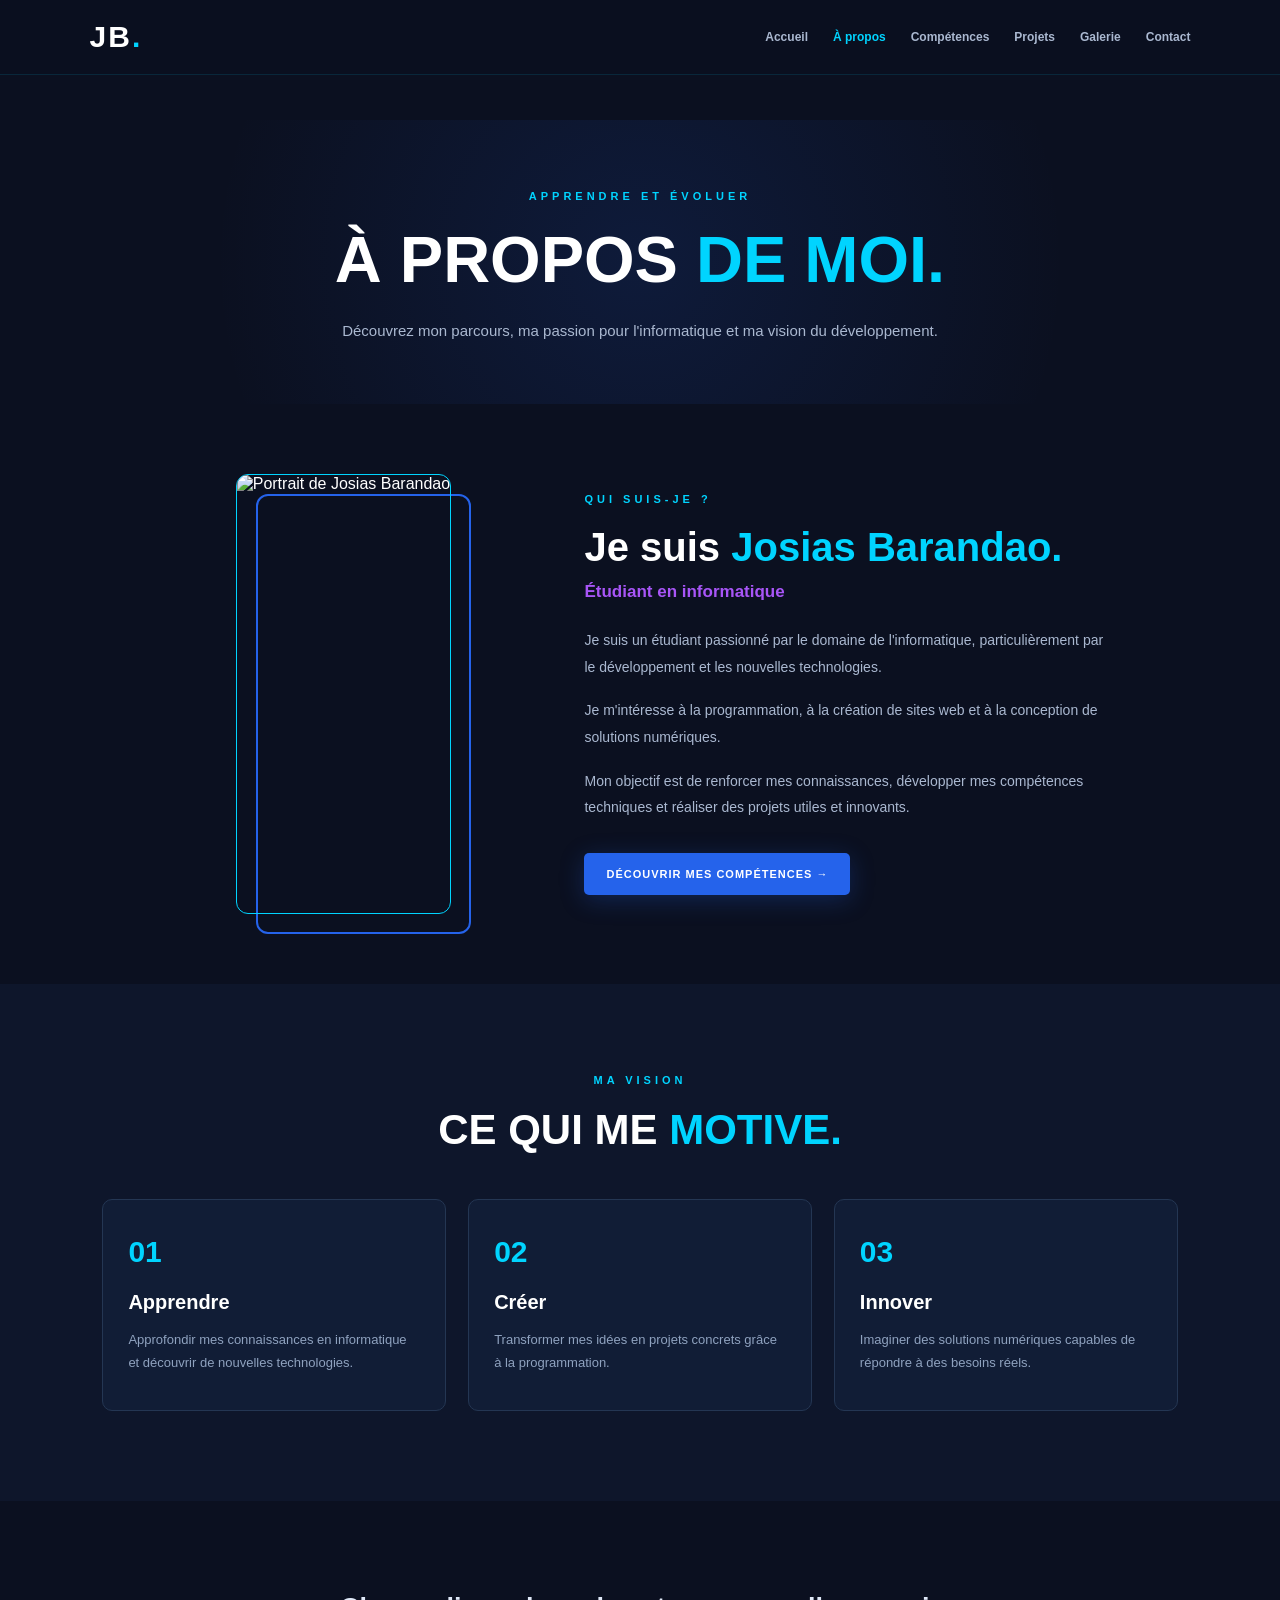
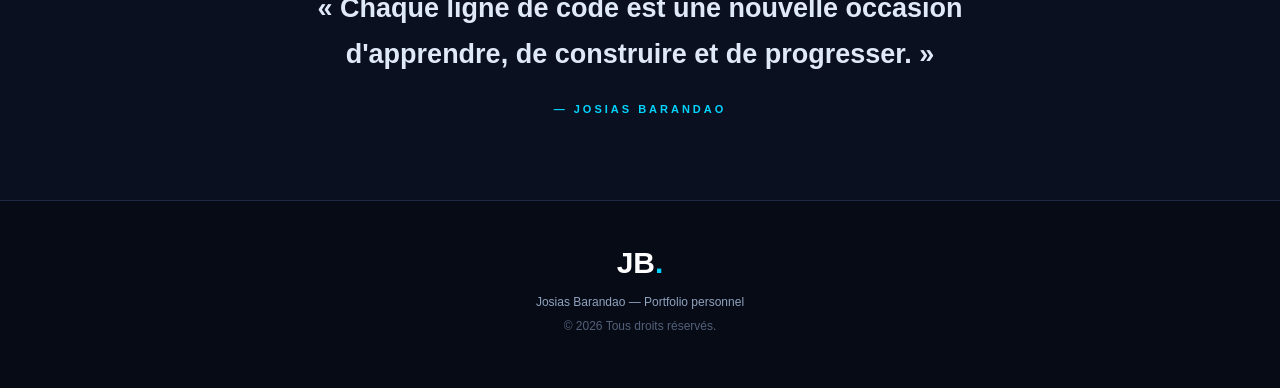
==== apropos.html @ af2b2715 "Add files via upload" ====
<!DOCTYPE html>
<html lang="fr">

<head>
    <meta charset="UTF-8">
    <meta name="viewport" content="width=device-width, initial-scale=1.0">

    <meta name="description" content="Découvrez Josias Barandao, étudiant en informatique et passionné de développement.">

    <title>À propos | Josias Barandao</title>

    <link rel="stylesheet" href="style.css">
</head>

<body>

<!-- HEADER -->

<header class="header">

    <a href="index.html" class="logo">
        JB<span>.</span>
    </a>

    <nav class="navigation">

        <a href="index.html">Accueil</a>
        <a href="apropos.html" class="active">À propos</a>
        <a href="competences.html">Compétences</a>
        <a href="projets.html">Projets</a>
        <a href="galerie.html">Galerie</a>
        <a href="contact.html">Contact</a>

    </nav>

</header>


<main class="about-page">

    <!-- INTRODUCTION -->

    <section class="about-hero reveal">

        <p class="section-label">APPRENDRE ET ÉVOLUER</p>

        <h1>
            À PROPOS
            <span>DE MOI.</span>
        </h1>

        <p>
            Découvrez mon parcours, ma passion pour
            l'informatique et ma vision du développement.
        </p>

    </section>


    <!-- PRESENTATION -->

    <section class="about-profile reveal">

        <div class="about-photo">

            <img
                src="images/josias.jpg"
                alt="Portrait de Josias Barandao"
            >

            <div class="photo-border"></div>

        </div>


        <div class="about-information">

            <p class="section-label">QUI SUIS-JE ?</p>

            <h2>
                Je suis
                <span>Josias Barandao.</span>
            </h2>

            <h3>
                Étudiant en informatique
            </h3>

            <p>
                Je suis un étudiant passionné par le domaine
                de l'informatique, particulièrement par
                le développement et les nouvelles technologies.
            </p>

            <p>
                Je m'intéresse à la programmation, à la création
                de sites web et à la conception de solutions
                numériques.
            </p>

            <p>
                Mon objectif est de renforcer mes connaissances,
                développer mes compétences techniques et réaliser
                des projets utiles et innovants.
            </p>

            <a href="competences.html" class="btn-primary">
                DÉCOUVRIR MES COMPÉTENCES →
            </a>

        </div>

    </section>


    <!-- OBJECTIFS -->

    <section class="about-goals reveal">

        <p class="section-label">MA VISION</p>

        <h2>
            CE QUI ME
            <span>MOTIVE.</span>
        </h2>

        <div class="goals-grid">

            <article class="goal-card">

                <div class="goal-icon">01</div>

                <h3>Apprendre</h3>

                <p>
                    Approfondir mes connaissances en informatique
                    et découvrir de nouvelles technologies.
                </p>

            </article>


            <article class="goal-card">

                <div class="goal-icon">02</div>

                <h3>Créer</h3>

                <p>
                    Transformer mes idées en projets concrets
                    grâce à la programmation.
                </p>

            </article>


            <article class="goal-card">

                <div class="goal-icon">03</div>

                <h3>Innover</h3>

                <p>
                    Imaginer des solutions numériques
                    capables de répondre à des besoins réels.
                </p>

            </article>

        </div>

    </section>


    <!-- PHRASE DE FIN -->

    <section class="about-quote reveal">

        <p>
            « Chaque ligne de code est une nouvelle occasion
            d'apprendre, de construire et de progresser. »
        </p>

        <span>— JOSIAS BARANDAO</span>

    </section>

</main>


<!-- FOOTER -->

<footer>

    <div class="footer-logo">JB<span>.</span></div>

    <p>Josias Barandao — Portfolio personnel</p>

    <p class="copyright">
        © 2026 Tous droits réservés.
    </p>

</footer>


<script src="script.js"></script>

</body>
</html>
---- style.css ----
/* =====================================
   STYLE GÉNÉRAL
===================================== */

* {
    margin: 0;
    padding: 0;
    box-sizing: border-box;
}

html {
    scroll-behavior: smooth;
}

body {
    background: #0B1020;
    color: #ffffff;
    font-family: 'Inter', Arial, sans-serif;
    overflow-x: hidden;
}

a {
    text-decoration: none;
}


/* =====================================
   HEADER
===================================== */

.header {
    position: fixed;
    top: 0;
    left: 0;
    width: 100%;
    min-height: 75px;

    display: flex;
    align-items: center;
    justify-content: space-between;

    padding: 0 7%;

    background: rgba(11, 16, 32, 0.92);
    backdrop-filter: blur(15px);

    border-bottom: 1px solid rgba(0, 212, 255, 0.12);

    z-index: 1000;
}

.logo {
    color: #ffffff;
    font-size: 30px;
    font-weight: 800;
    letter-spacing: 2px;
}

.logo span,
.footer-logo span {
    color: #00D4FF;
}

.navigation {
    display: flex;
    gap: 25px;
}

.navigation a {
    color: #AAB8D0;
    font-size: 12px;
    font-weight: 600;
    transition: 0.3s;
}

.navigation a:hover,
.navigation a.active {
    color: #00D4FF;
}


/* =====================================
   ACCUEIL
===================================== */

.hero {
    position: relative;
    min-height: 100vh;

    display: flex;
    align-items: center;

    padding: 130px 8% 90px;

    overflow: hidden;

    background: #0B1020;
}

.background-grid {
    position: absolute;
    inset: 0;

    background-image:
        linear-gradient(rgba(0,212,255,0.04) 1px, transparent 1px),
        linear-gradient(90deg, rgba(0,212,255,0.04) 1px, transparent 1px);

    background-size: 45px 45px;

    mask-image: linear-gradient(to bottom, black, transparent);
}

.glow {
    position: absolute;
    width: 350px;
    height: 350px;
    border-radius: 50%;
    filter: blur(120px);
    opacity: 0.25;
}

.glow-one {
    background: #2563EB;
    top: 10%;
    left: -100px;
}

.glow-two {
    background: #00D4FF;
    right: -100px;
    bottom: 5%;
}

.hero-container {
    position: relative;
    z-index: 2;

    width: 100%;
    max-width: 1200px;
    margin: auto;

    display: grid;
    grid-template-columns: 1.2fr 0.8fr;

    align-items: center;
    gap: 60px;
}


/* =====================================
   TEXTE
===================================== */

.welcome {
    color: #00D4FF;
    font-size: 11px;
    font-weight: 700;
    letter-spacing: 3px;
    margin-bottom: 25px;
}

.status-dot,
.label-dot {
    display: inline-block;
    width: 8px;
    height: 8px;
    background: #00D4FF;
    border-radius: 50%;
    margin-right: 8px;
}

.hero h1 {
    font-size: clamp(40px, 6vw, 75px);
    font-weight: 800;
    line-height: 1.12;
    letter-spacing: -2px;
    margin-bottom: 20px;
}

.hero h1 span {
    color: #00D4FF;
    text-shadow: 0 0 30px rgba(0,212,255,0.25);
}

.hero h2 {
    font-size: 19px;
    color: #C4D0E3;
    margin-bottom: 15px;
}

.typing-line {
    color: #8FA2BF;
    font-size: 15px;
    margin-bottom: 20px;
}

.typing-line span {
    color: #00D4FF;
    font-weight: 700;
}

.hero-description {
    max-width: 550px;
    color: #AAB8D0;
    font-size: 14px;
    line-height: 1.9;
    margin-bottom: 30px;
}


/* =====================================
   BOUTONS
===================================== */

.hero-buttons {
    display: flex;
    flex-wrap: wrap;
    gap: 15px;
}

.btn-primary,
.btn-secondary {
    display: inline-block;
    padding: 15px 22px;
    font-size: 11px;
    font-weight: 700;
    letter-spacing: 1px;
    border-radius: 5px;
    transition: 0.3s;
}

.btn-primary {
    background: #2563EB;
    color: white;
    box-shadow: 0 5px 25px rgba(37,99,235,0.25);
}

.btn-primary:hover {
    background: #00AEEF;
    transform: translateY(-4px);
}

.btn-primary span {
    margin-left: 10px;
}

.btn-secondary {
    border: 1px solid #00D4FF;
    color: #00D4FF;
}

.btn-secondary:hover {
    background: #00D4FF;
    color: #0B1020;
}

.social-text {
    margin-top: 40px;
    color: #60718E;
    font-size: 10px;
    letter-spacing: 3px;
}


/* =====================================
   PHOTO
===================================== */

.hero-photo {
    position: relative;
    width: 100%;
    max-width: 400px;
    margin: auto;
}

.photo-frame {
    position: relative;
    padding: 12px;

    border: 1px solid rgba(0,212,255,0.5);
    border-radius: 15px;

    background: rgba(0,212,255,0.04);

    box-shadow: 0 0 50px rgba(0,212,255,0.1);

    animation: floating 5s ease-in-out infinite;
}

.photo-frame img {
    display: block;
    width: 100%;
    height: 460px;

    object-fit: cover;
    object-position: center;

    border-radius: 9px;
}

.photo-label {
    position: absolute;
    bottom: -25px;
    left: -30px;

    display: flex;
    align-items: center;

    padding: 17px 20px;

    background: #141F38;
    border: 1px solid #263C60;
    border-radius: 8px;
}

.photo-label strong {
    font-size: 12px;
}

.photo-label p {
    margin-top: 5px;
    color: #8FA2BF;
    font-size: 11px;
}

.floating-code {
    position: absolute;
    color: #00D4FF;
    font-weight: 800;
    font-size: 35px;
    text-shadow: 0 0 20px #00D4FF;
    animation: floating 4s ease-in-out infinite;
}

.code-one {
    top: -30px;
    right: -20px;
}

.code-two {
    bottom: 40px;
    right: -35px;
    color: #A855F7;
    text-shadow: 0 0 20px #A855F7;
}


/* =====================================
   INDICATEUR
===================================== */

.scroll-indicator {
    position: absolute;
    bottom: 25px;
    left: 8%;

    color: #60718E;
    font-size: 9px;
    letter-spacing: 2px;
}

.scroll-indicator span {
    color: #00D4FF;
    margin-left: 10px;
}


/* =====================================
   PRÉSENTATION
===================================== */

.presentation,
.skills-section,
.projects-section {
    padding: 100px 8%;
    text-align: center;
}

.presentation {
    background: #0E162B;
}

.section-label {
    color: #00D4FF;
    font-size: 11px;
    font-weight: 700;
    letter-spacing: 4px;
    margin-bottom: 20px;
}

.presentation h2,
.skills-section h2,
.projects-section h2 {
    font-size: clamp(27px, 4vw, 42px);
    line-height: 1.3;
    margin-bottom: 25px;
}

.presentation h2 span {
    color: #00D4FF;
}

.presentation-text {
    max-width: 700px;
    margin: auto;
    color: #AAB8D0;
    font-size: 15px;
    line-height: 1.9;
}

.text-link {
    display: inline-block;
    margin-top: 35px;
    color: #00D4FF;
    font-size: 11px;
    font-weight: 700;
    letter-spacing: 1px;
}

.text-link:hover {
    color: #A855F7;
}


/* =====================================
   COMPÉTENCES
===================================== */

.skills-section {
    background: #0B1020;
}

.skills-grid,
.projects-grid {
    max-width: 1100px;
    margin: 50px auto 0;

    display: grid;
    grid-template-columns: repeat(3, 1fr);
    gap: 22px;
}

.skill-card,
.project-card {
    padding: 35px 25px;

    text-align: left;

    background: #111D36;
    border: 1px solid #243653;
    border-radius: 10px;

    transition: 0.3s;
}

.skill-card:hover,
.project-card:hover {
    transform: translateY(-8px);
    border-color: #00D4FF;
    box-shadow: 0 15px 35px rgba(0,212,255,0.08);
}

.skill-icon {
    display: block;
    color: #00D4FF;
    font-size: 35px;
    margin-bottom: 20px;
}

.skill-card h3,
.project-card h3 {
    font-size: 18px;
    margin-bottom: 15px;
}

.skill-card p,
.project-card p {
    color: #8FA2BF;
    font-size: 13px;
    line-height: 1.8;
}

.project-number {
    color: #00D4FF;
    font-size: 28px;
    font-weight: 800;
    margin-bottom: 25px;
}

.project-card span {
    display: block;
    margin-top: 20px;
    color: #00D4FF;
    font-size: 10px;
    letter-spacing: 1px;
}


/* =====================================
   FOOTER
===================================== */

footer {
    padding: 45px 20px;
    text-align: center;

    background: #070B15;
    border-top: 1px solid #1C2B43;
}

.footer-logo {
    font-size: 30px;
    font-weight: 800;
    margin-bottom: 15px;
}

footer p {
    color: #8FA2BF;
    font-size: 12px;
    margin-bottom: 10px;
}

.copyright {
    color: #52617A;
}


/* =====================================
   ANIMATIONS
===================================== */

@keyframes floating {
    0%, 100% {
        transform: translateY(0);
    }

    50% {
        transform: translateY(-12px);
    }
}

.reveal {
    opacity: 0;
    transform: translateY(35px);
    transition: 0.8s ease;
}

.reveal.visible {
    opacity: 1;
    transform: translateY(0);
}


/* =====================================
   RESPONSIVE
===================================== */

@media (max-width: 900px) {

    .header {
        padding: 15px 5%;
        flex-direction: column;
        gap: 15px;
    }

    .navigation {
        flex-wrap: wrap;
        justify-content: center;
        gap: 14px;
    }

    .navigation a {
        font-size: 10px;
    }

    .hero-container {
        grid-template-columns: 1fr;
        gap: 65px;
    }

    .hero-text {
        text-align: center;
    }

    .hero-description {
        margin-left: auto;
        margin-right: auto;
    }

    .hero-buttons {
        justify-content: center;
    }

    .photo-frame img {
        height: 400px;
    }

    .skills-grid,
    .projects-grid {
        grid-template-columns: 1fr;
    }

    .scroll-indicator {
        display: none;
    }
}

@media (max-width: 500px) {

    .hero {
        padding: 155px 6% 80px;
    }

    .hero h1 {
        font-size: 43px;
    }

    .hero h2 {
        font-size: 16px;
    }

    .hero-description {
        font-size: 13px;
    }

    .welcome {
        font-size: 9px;
        letter-spacing: 2px;
    }

    .photo-frame img {
        height: 350px;
    }

    .photo-label {
        left: -5px;
    }

    .floating-code {
        font-size: 25px;
    }

    .presentation,
    .skills-section,
    .projects-section {
        padding: 75px 6%;
    }

    .presentation h2,
    .skills-section h2,
    .projects-section h2 {
        font-size: 28px;
    }
}


/* Respect des préférences d'animation */

@media (prefers-reduced-motion: reduce) {
    *,
    *::before,
    *::after {
        scroll-behavior: auto !important;
        animation: none !important;
        transition: none !important;
    }
}

/* =====================================
   PAGE À PROPOS
===================================== */

.about-page {
    padding-top: 120px;
    background: #0B1020;
}


/* INTRODUCTION */

.about-hero {
    padding: 70px 8% 60px;
    text-align: center;

    background:
        radial-gradient(
            circle at center,
            rgba(37,99,235,0.13),
            transparent 65%
        );
}

.about-hero h1 {
    font-size: clamp(38px, 6vw, 65px);
    font-weight: 800;
    margin-bottom: 20px;
}

.about-hero h1 span {
    color: #00D4FF;
}

.about-hero > p:last-child {
    max-width: 650px;
    margin: auto;
    color: #AAB8D0;
    font-size: 15px;
    line-height: 1.8;
}


/* PRESENTATION */

.about-profile {
    max-width: 1150px;
    margin: auto;
    padding: 70px 8%;

    display: grid;
    grid-template-columns: 0.8fr 1.2fr;
    align-items: center;
    gap: 65px;
}


/* PHOTO */

.about-photo {
    position: relative;
    max-width: 380px;
    margin: auto;
}

.about-photo img {
    position: relative;
    z-index: 2;

    display: block;
    width: 100%;
    height: 440px;

    object-fit: cover;
    border-radius: 12px;

    border: 1px solid #00D4FF;
}

.photo-border {
    position: absolute;
    top: 20px;
    left: 20px;

    width: 100%;
    height: 100%;

    border: 2px solid #2563EB;
    border-radius: 12px;
}


/* INFORMATIONS */

.about-information h2 {
    font-size: clamp(28px, 4vw, 40px);
    margin-bottom: 12px;
}

.about-information h2 span {
    color: #00D4FF;
}

.about-information h3 {
    color: #A855F7;
    font-size: 17px;
    margin-bottom: 25px;
}

.about-information > p:not(.section-label) {
    color: #AAB8D0;
    font-size: 14px;
    line-height: 1.9;
    margin-bottom: 17px;
}

.about-information .btn-primary {
    margin-top: 15px;
}


/* OBJECTIFS */

.about-goals {
    padding: 90px 8%;
    text-align: center;
    background: #0E162B;
}

.about-goals h2 {
    font-size: clamp(30px, 4vw, 42px);
    margin-bottom: 45px;
}

.about-goals h2 span {
    color: #00D4FF;
}

.goals-grid {
    max-width: 1100px;
    margin: auto;

    display: grid;
    grid-template-columns: repeat(3, 1fr);
    gap: 22px;
}

.goal-card {
    padding: 35px 25px;
    text-align: left;

    background: #111D36;
    border: 1px solid #243653;
    border-radius: 10px;

    transition: 0.3s;
}

.goal-card:hover {
    transform: translateY(-8px);
    border-color: #00D4FF;

    box-shadow:
        0 15px 35px rgba(0,212,255,0.08);
}

.goal-icon {
    color: #00D4FF;
    font-size: 30px;
    font-weight: 800;
    margin-bottom: 22px;
}

.goal-card h3 {
    font-size: 20px;
    margin-bottom: 14px;
}

.goal-card p {
    color: #8FA2BF;
    font-size: 13px;
    line-height: 1.8;
}


/* CITATION */

.about-quote {
    padding: 85px 8%;
    text-align: center;
}

.about-quote p {
    max-width: 750px;
    margin: auto;

    color: #E0E9F8;
    font-size: clamp(19px, 3vw, 27px);
    font-weight: 600;
    line-height: 1.7;
}

.about-quote span {
    display: block;
    margin-top: 25px;

    color: #00D4FF;
    font-size: 11px;
    font-weight: 700;
    letter-spacing: 3px;
}


/* ANIMATION */

.about-page .reveal {
    opacity: 0;
    transform: translateY(30px);
    transition: 0.8s ease;
}

.about-page .reveal.visible {
    opacity: 1;
    transform: translateY(0);
}


/* MOBILE */

@media (max-width: 750px) {

    .about-page {
        padding-top: 130px;
    }

    .about-hero {
        padding: 55px 6% 35px;
    }

    .about-profile {
        grid-template-columns: 1fr;
        gap: 50px;
        padding: 55px 7%;
    }

    .about-photo {
        width: 85%;
    }

    .about-photo img {
        height: 380px;
    }

    .about-information {
        text-align: center;
    }

    .about-information h2 {
        font-size: 29px;
    }

    .goals-grid {
        grid-template-columns: 1fr;
    }

    .about-goals {
        padding: 70px 6%;
    }

    .about-quote {
        padding: 65px 7%;
    }
}

/* =====================================
   PAGE COMPÉTENCES
===================================== */

.competence-page {
    padding-top: 75px;
    background: #0B1020;
}


/* INTRODUCTION */

.competence-hero {
    padding: 85px 8% 65px;
    text-align: center;

    background:
        radial-gradient(
            circle at center,
            rgba(0,212,255,0.12),
            transparent 65%
        );
}

.competence-hero h1 {
    font-size: clamp(38px, 6vw, 65px);
    margin-bottom: 20px;
}

.competence-hero h1 span {
    color: #00D4FF;
}

.competence-hero > p:last-child {
    max-width: 700px;
    margin: auto;
    color: #AAB8D0;
    line-height: 1.8;
}


/* SECTIONS */

.competence-content {
    max-width: 1100px;
    margin: auto;
    padding: 55px 7%;
}

.competence-heading {
    display: flex;
    align-items: center;
    gap: 20px;
    margin-bottom: 30px;
}

.competence-heading > span {
    color: #00D4FF;
    font-size: 35px;
    font-weight: 800;
}

.competence-heading h2 {
    font-size: 25px;
    margin-bottom: 8px;
}

.competence-heading p {
    color: #8FA2BF;
    font-size: 13px;
}


/* CARTES TECHNOLOGIES */

.technology-grid {
    display: grid;
    grid-template-columns: repeat(3, 1fr);
    gap: 20px;
}

.technology-card {
    padding: 28px;
    background: #111D36;
    border: 1px solid #243653;
    border-radius: 10px;
    transition: 0.3s;
}

.technology-card:hover {
    transform: translateY(-7px);
    border-color: #00D4FF;
    box-shadow: 0 12px 35px rgba(0,212,255,0.08);
}

.tech-symbol {
    width: 52px;
    height: 52px;
    display: flex;
    justify-content: center;
    align-items: center;

    border-radius: 10px;
    font-size: 20px;
    font-weight: 800;
    margin-bottom: 22px;
}

.html { background: #3D211B; color: #FF7043; }
.css { background: #172E50; color: #38A5FF; }
.js { background: #514519; color: #FFE45C; }
.python { background: #263C58; color: #FFD76A; }
.algo { background: #243B55; color: #00D4FF; }
.iot { background: #243B55; color: #00D4FF; }
.esp { background: #342750; color: #C59AFF; }

.technology-card h3 {
    font-size: 18px;
    margin-bottom: 12px;
}

.technology-card p {
    color: #8FA2BF;
    font-size: 13px;
    line-height: 1.7;
    min-height: 45px;
}

.learning {
    display: inline-block;
    margin-top: 20px;
    padding: 7px 10px;
    background: rgba(0,212,255,0.08);
    border-radius: 5px;
    color: #00D4FF;
    font-size: 10px;
}


/* QUALITÉS */

.qualities {
    padding: 85px 8%;
    text-align: center;
    background: #0E162B;
}

.qualities h2 {
    font-size: 32px;
    margin-bottom: 35px;
}

.qualities-grid {
    max-width: 900px;
    margin: auto;

    display: grid;
    grid-template-columns: repeat(3, 1fr);
    gap: 15px;
}

.qualities-grid div {
    padding: 20px;
    background: #111D36;
    border: 1px solid #243653;
    border-radius: 8px;
    color: #C4D0E3;
    font-size: 13px;
    transition: 0.3s;
}

.qualities-grid div:hover {
    border-color: #00D4FF;
    color: #00D4FF;
}


/* CITATION */

.competence-quote {
    padding: 80px 8%;
    text-align: center;
}

.competence-quote h2 {
    max-width: 750px;
    margin: auto;
    color: #E0E9F8;
    font-size: clamp(20px, 3vw, 30px);
    line-height: 1.6;
}

.competence-quote p {
    margin-top: 25px;
    color: #00D4FF;
    font-size: 11px;
    font-weight: bold;
    letter-spacing: 3px;
}


/* RESPONSIVE */

@media (max-width: 750px) {

    .competence-page {
        padding-top: 130px;
    }

    .competence-hero {
        padding: 60px 6% 40px;
    }

    .competence-content {
        padding: 40px 6%;
    }

    .technology-grid {
        grid-template-columns: 1fr;
    }

    .qualities-grid {
        grid-template-columns: repeat(2, 1fr);
    }

    .competence-heading h2 {
        font-size: 20px;
    }

    .qualities h2 {
        font-size: 25px;
    }
}

@media (max-width: 400px) {

    .qualities-grid {
        grid-template-columns: 1fr;
    }
}

/* =========================
   PAGE PROJETS
========================= */

.projects-page {
    padding: 130px 8% 70px;
    min-height: 100vh;
}

.projects-hero {
    text-align: center;
    max-width: 750px;
    margin: 0 auto 65px;
}

.section-tag {
    color: #00D4FF;
    font-size: 13px;
    letter-spacing: 3px;
    font-weight: 700;
}

.projects-hero h1 {
    font-size: clamp(38px, 6vw, 65px);
    margin: 18px 0;
    color: #fff;
}

.projects-hero h1 span {
    color: #00D4FF;
}

.projects-hero p {
    color: #AAB5CC;
    line-height: 1.8;
    font-size: 16px;
}

.projects-content {
    display: grid;
    grid-template-columns: repeat(3, 1fr);
    gap: 25px;
}

.project-card {
    position: relative;
    background: linear-gradient(145deg, #141D35, #0B1020);
    border: 1px solid rgba(0, 212, 255, 0.16);
    border-radius: 20px;
    padding: 30px 25px;
    transition: 0.4s ease;
    overflow: hidden;
}

.project-card:hover {
    transform: translateY(-10px);
    border-color: #00D4FF;
    box-shadow: 0 15px 35px rgba(0, 212, 255, 0.12);
}

.project-number {
    position: absolute;
    top: 20px;
    right: 25px;
    color: rgba(255,255,255,0.12);
    font-size: 35px;
    font-weight: 800;
}

.project-icon {
    font-size: 40px;
    margin-bottom: 20px;
}

.project-status {
    display: inline-block;
    font-size: 11px;
    padding: 7px 12px;
    border-radius: 20px;
    margin-bottom: 18px;
}

.completed {
    color: #00D4FF;
    background: rgba(0, 212, 255, 0.12);
}

.progress {
    color: #C084FC;
    background: rgba(168, 85, 247, 0.13);
}

.project-card h2 {
    color: #fff;
    font-size: 21px;
    margin-bottom: 15px;
}

.project-card p {
    color: #AAB5CC;
    font-size: 14px;
    line-height: 1.8;
    min-height: 125px;
}

.project-tags {
    display: flex;
    flex-wrap: wrap;
    gap: 8px;
    margin: 22px 0;
}

.project-tags span {
    font-size: 11px;
    color: #00D4FF;
    background: rgba(0, 212, 255, 0.08);
    border: 1px solid rgba(0, 212, 255, 0.2);
    padding: 7px 10px;
    border-radius: 6px;
}

.project-link {
    display: inline-block;
    color: #00D4FF;
    font-size: 14px;
    font-weight: 600;
    text-decoration: none;
    margin-top: 10px;
}

.project-link span {
    margin-left: 5px;
}

.project-message {
    text-align: center;
    margin: 90px auto 20px;
    padding: 45px 20px;
    max-width: 800px;
    border-radius: 20px;
    background: linear-gradient(
        120deg,
        rgba(37, 99, 235, 0.15),
        rgba(168, 85, 247, 0.12)
    );
    border: 1px solid rgba(0, 212, 255, 0.2);
}

.project-message h2 {
    color: #fff;
    font-size: 28px;
    margin-bottom: 15px;
}

.project-message p {
    color: #AAB5CC;
    line-height: 1.8;
    margin-bottom: 25px;
}

@media (max-width: 1000px) {
    .projects-content {
        grid-template-columns: repeat(2, 1fr);
    }
}

@media (max-width: 650px) {
    .projects-page {
        padding: 110px 5% 50px;
    }

    .projects-content {
        grid-template-columns: 1fr;
    }

    .project-card p {
        min-height: auto;
    }

    .project-message h2 {
        font-size: 23px;
    }
}

/* =========================
   PAGE PROJETS
========================= */

.projects-page {
    padding: 130px 8% 70px;
    min-height: 100vh;
}

.projects-hero {
    text-align: center;
    max-width: 750px;
    margin: 0 auto 65px;
}

.section-tag {
    color: #00D4FF;
    font-size: 13px;
    letter-spacing: 3px;
    font-weight: 700;
}

.projects-hero h1 {
    font-size: clamp(38px, 6vw, 65px);
    margin: 18px 0;
    color: #fff;
}

.projects-hero h1 span {
    color: #00D4FF;
}

.projects-hero p {
    color: #AAB5CC;
    line-height: 1.8;
    font-size: 16px;
}

.projects-content {
    display: grid;
    grid-template-columns: repeat(3, 1fr);
    gap: 25px;
}

.project-card {
    position: relative;
    background: linear-gradient(145deg, #141D35, #0B1020);
    border: 1px solid rgba(0, 212, 255, 0.16);
    border-radius: 20px;
    padding: 30px 25px;
    transition: 0.4s ease;
    overflow: hidden;
}

.project-card:hover {
    transform: translateY(-10px);
    border-color: #00D4FF;
    box-shadow: 0 15px 35px rgba(0, 212, 255, 0.12);
}

.project-number {
    position: absolute;
    top: 20px;
    right: 25px;
    color: rgba(255,255,255,0.12);
    font-size: 35px;
    font-weight: 800;
}

.project-icon {
    font-size: 40px;
    margin-bottom: 20px;
}

.project-status {
    display: inline-block;
    font-size: 11px;
    padding: 7px 12px;
    border-radius: 20px;
    margin-bottom: 18px;
}

.completed {
    color: #00D4FF;
    background: rgba(0, 212, 255, 0.12);
}

.progress {
    color: #C084FC;
    background: rgba(168, 85, 247, 0.13);
}

.project-card h2 {
    color: #fff;
    font-size: 21px;
    margin-bottom: 15px;
}

.project-card p {
    color: #AAB5CC;
    font-size: 14px;
    line-height: 1.8;
    min-height: 125px;
}

.project-tags {
    display: flex;
    flex-wrap: wrap;
    gap: 8px;
    margin: 22px 0;
}

.project-tags span {
    font-size: 11px;
    color: #00D4FF;
    background: rgba(0, 212, 255, 0.08);
    border: 1px solid rgba(0, 212, 255, 0.2);
    padding: 7px 10px;
    border-radius: 6px;
}

.project-link {
    display: inline-block;
    color: #00D4FF;
    font-size: 14px;
    font-weight: 600;
    text-decoration: none;
    margin-top: 10px;
}

.project-link span {
    margin-left: 5px;
}

.project-message {
    text-align: center;
    margin: 90px auto 20px;
    padding: 45px 20px;
    max-width: 800px;
    border-radius: 20px;
    background: linear-gradient(
        120deg,
        rgba(37, 99, 235, 0.15),
        rgba(168, 85, 247, 0.12)
    );
    border: 1px solid rgba(0, 212, 255, 0.2);
}

.project-message h2 {
    color: #fff;
    font-size: 28px;
    margin-bottom: 15px;
}

.project-message p {
    color: #AAB5CC;
    line-height: 1.8;
    margin-bottom: 25px;
}

@media (max-width: 1000px) {
    .projects-content {
        grid-template-columns: repeat(2, 1fr);
    }
}

@media (max-width: 650px) {
    .projects-page {
        padding: 110px 5% 50px;
    }

    .projects-content {
        grid-template-columns: 1fr;
    }

    .project-card p {
        min-height: auto;
    }

    .project-message h2 {
        font-size: 23px;
    }
}

/* =========================
   PAGE GALERIE
========================= */

.gallery-page {
    min-height: 100vh;
    padding: 130px 8% 70px;
}

.gallery-hero {
    text-align: center;
    max-width: 750px;
    margin: 0 auto 55px;
}

.gallery-hero h1 {
    color: #fff;
    font-size: clamp(38px, 6vw, 65px);
    margin: 18px 0;
}

.gallery-hero h1 span {
    color: #00D4FF;
}

.gallery-hero p,
.gallery-intro p {
    color: #AAB5CC;
    line-height: 1.8;
}

.gallery-intro {
    text-align: center;
    margin-bottom: 35px;
}

.gallery-intro h2 {
    color: #fff;
    margin-bottom: 12px;
    font-size: 25px;
}

.gallery-grid {
    display: grid;
    grid-template-columns: repeat(2, 1fr);
    gap: 25px;
}

.gallery-item {
    height: 320px;
    position: relative;
    overflow: hidden;
    border-radius: 18px;
    border: 1px solid rgba(0, 212, 255, 0.2);
    background: #141D35;
}

.gallery-item img {
    width: 100%;
    height: 100%;
    object-fit: cover;
    display: block;
    transition: transform 0.6s ease;
}

.gallery-item:hover img {
    transform: scale(1.08);
}

.gallery-overlay {
    position: absolute;
    inset: 0;
    display: flex;
    flex-direction: column;
    justify-content: flex-end;
    padding: 25px;
    background: linear-gradient(
        transparent,
        rgba(5, 10, 25, 0.9)
    );
    opacity: 0;
    transition: 0.4s ease;
}

.gallery-item:hover .gallery-overlay {
    opacity: 1;
}

.gallery-overlay h3 {
    color: #fff;
    font-size: 22px;
    margin-bottom: 7px;
}

.gallery-overlay p {
    color: #00D4FF;
    font-size: 14px;
}

.gallery-message {
    text-align: center;
    margin: 75px auto 20px;
    padding: 40px 20px;
    border-radius: 20px;
    background: rgba(37, 99, 235, 0.12);
    border: 1px solid rgba(0, 212, 255, 0.2);
}

.gallery-message h2 {
    color: #fff;
    margin-bottom: 15px;
}

.gallery-message p {
    color: #AAB5CC;
    line-height: 1.8;
}

@media (max-width: 650px) {
    .gallery-page {
        padding: 110px 5% 50px;
    }

    .gallery-grid {
        grid-template-columns: 1fr;
    }

    .gallery-item {
        height: 270px;
    }

    .gallery-overlay {
        opacity: 1;
    }
}

/* =========================
   PAGE CONTACT
========================= */

.contact-page {
    min-height: 100vh;
    padding: 130px 8% 80px;
}

.contact-hero {
    text-align: center;
    max-width: 750px;
    margin: 0 auto 60px;
}

.contact-hero h1 {
    color: #fff;
    font-size: clamp(38px, 6vw, 65px);
    margin: 18px 0;
}

.contact-hero h1 span {
    color: #00D4FF;
}

.contact-hero p {
    color: #AAB5CC;
    line-height: 1.8;
}

.contact-container {
    display: grid;
    grid-template-columns: 1fr 1.2fr;
    gap: 35px;
    max-width: 1100px;
    margin: auto;
}

.contact-info,
.contact-form-box {
    padding: 35px;
    background: linear-gradient(145deg, #141D35, #0B1020);
    border: 1px solid rgba(0, 212, 255, 0.18);
    border-radius: 20px;
}

.contact-info h2,
.contact-form-box h2 {
    color: #fff;
    font-size: 25px;
    margin-bottom: 20px;
}

.contact-description {
    color: #AAB5CC;
    line-height: 1.8;
    margin-bottom: 30px;
}

.contact-item {
    display: flex;
    align-items: center;
    gap: 17px;
    padding: 18px 0;
    border-bottom: 1px solid rgba(255,255,255,0.08);
}

.contact-icon {
    width: 48px;
    height: 48px;
    display: grid;
    place-items: center;
    background: rgba(0, 212, 255, 0.12);
    border-radius: 12px;
    font-size: 22px;
    flex-shrink: 0;
}

.contact-item h3 {
    color: #fff;
    font-size: 15px;
    margin-bottom: 7px;
}

.contact-item p {
    color: #AAB5CC;
    font-size: 13px;
    overflow-wrap: anywhere;
}

.contact-item a {
    display: inline-block;
    color: #00D4FF;
    font-size: 13px;
    margin-top: 7px;
    text-decoration: none;
}

.form-group {
    margin-bottom: 20px;
}

.form-group label {
    display: block;
    color: #fff;
    margin-bottom: 9px;
    font-size: 14px;
}

.form-group input,
.form-group textarea {
    width: 100%;
    padding: 14px;
    background: #0B1020;
    border: 1px solid rgba(0, 212, 255, 0.2);
    border-radius: 10px;
    outline: none;
    color: #fff;
    font-family: inherit;
    font-size: 14px;
}

.form-group input:focus,
.form-group textarea:focus {
    border-color: #00D4FF;
    box-shadow: 0 0 10px rgba(0, 212, 255, 0.1);
}

.form-group textarea {
    resize: vertical;
}

.contact-submit {
    width: 100%;
    padding: 15px;
    border: none;
    border-radius: 10px;
    background: linear-gradient(90deg, #2563EB, #00D4FF);
    color: #fff;
    font-size: 15px;
    font-weight: bold;
    cursor: pointer;
    transition: 0.3s;
}

.contact-submit:hover {
    transform: translateY(-3px);
    box-shadow: 0 8px 20px rgba(0, 212, 255, 0.2);
}

.form-message {
    color: #00D4FF;
    margin-top: 15px;
    font-size: 13px;
    line-height: 1.6;
}

@media (max-width: 850px) {
    .contact-container {
        grid-template-columns: 1fr;
    }
}

@media (max-width: 600px) {
    .contact-page {
        padding: 110px 5% 50px;
    }

    .contact-info,
    .contact-form-box {
        padding: 23px;
    }
}
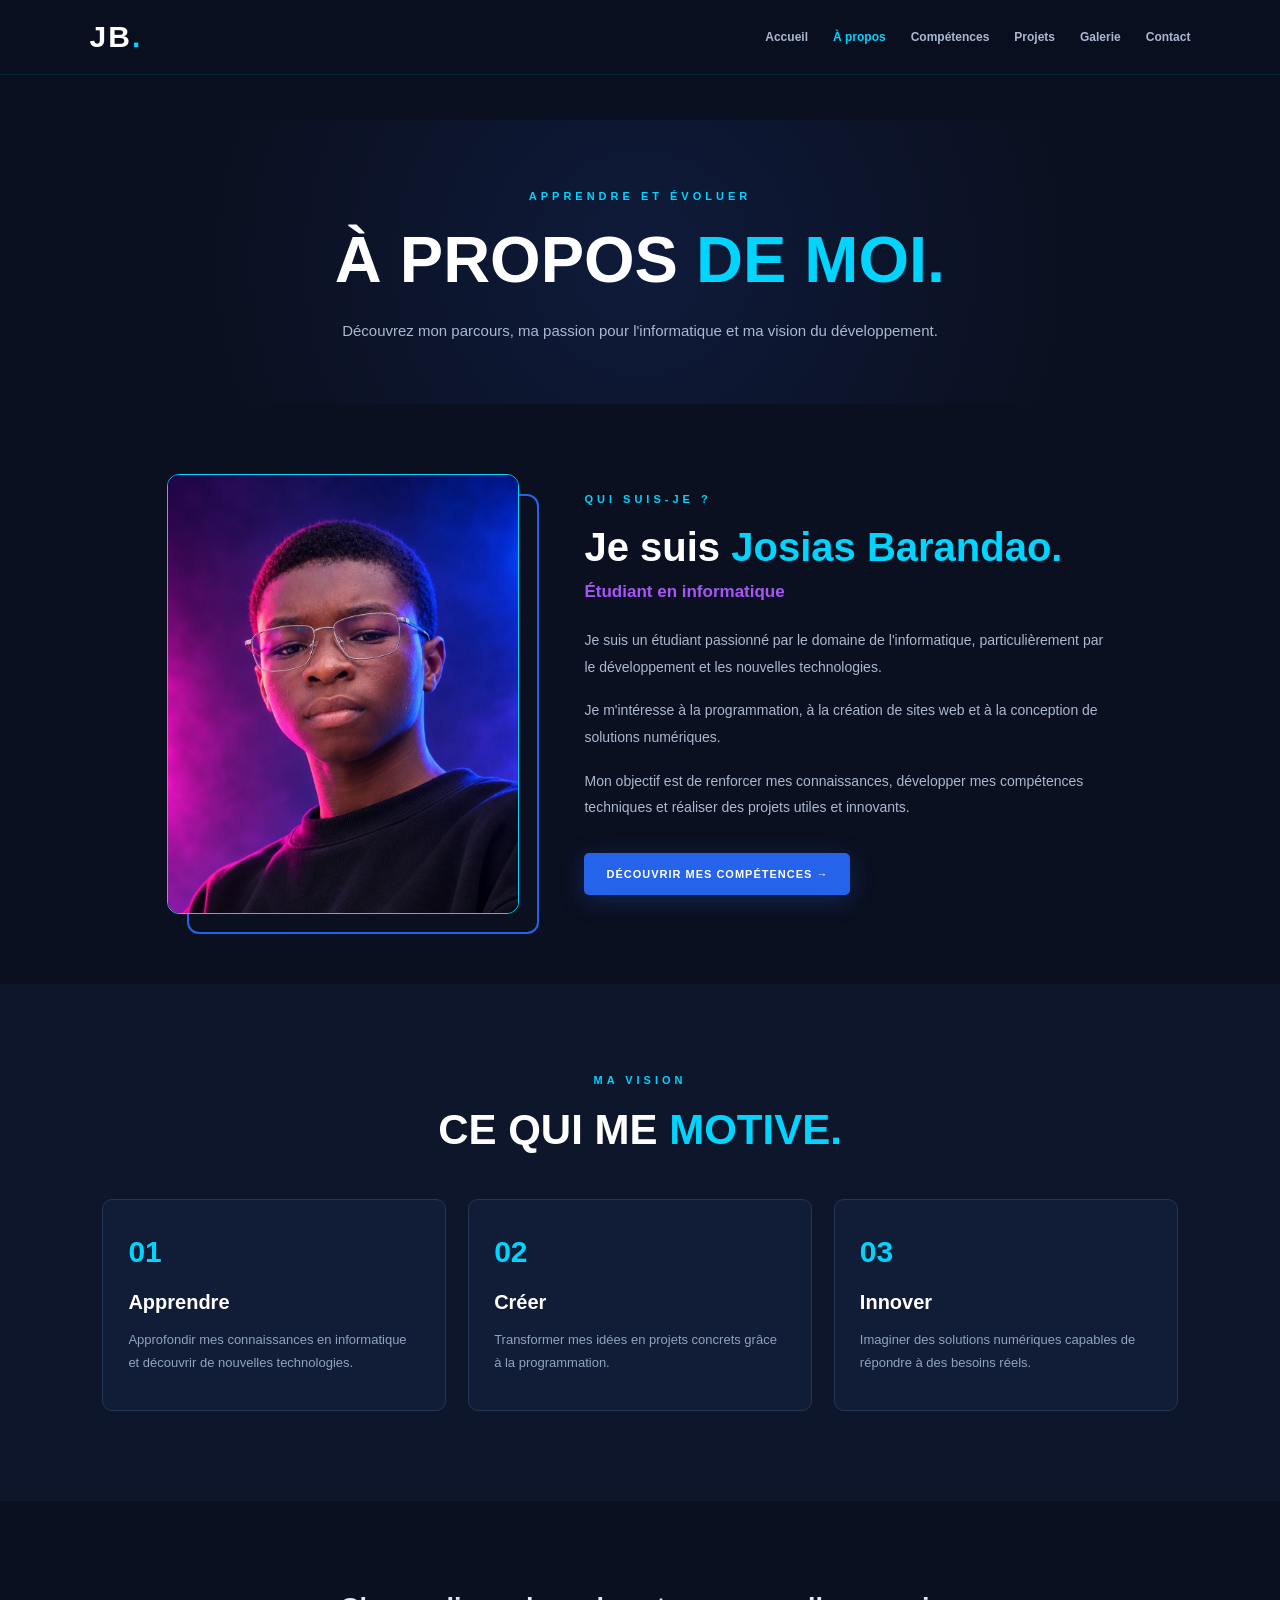
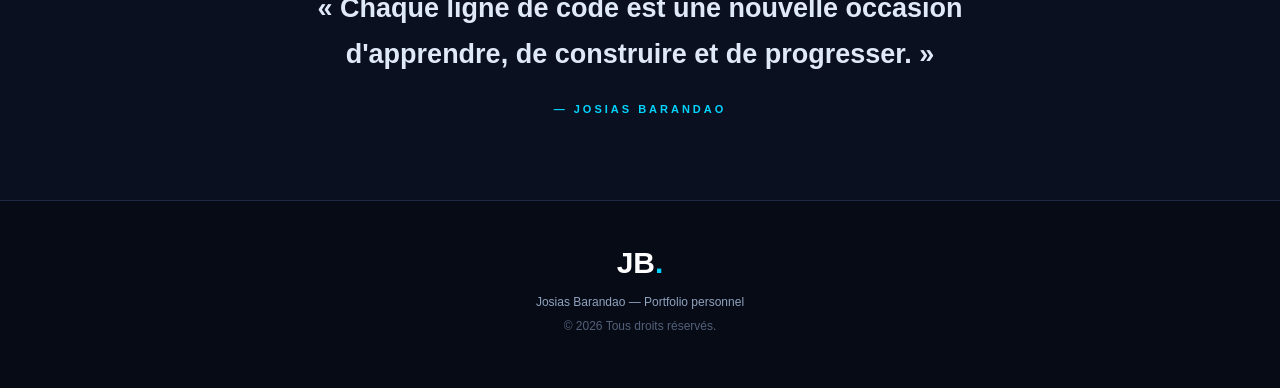
==== commit 256d2c5a: "Add files via upload" ====
--- a/apropos.html
+++ b/apropos.html
@@ -64,7 +64,7 @@
         <div class="about-photo">
 
             <img
-                src="images/josias.jpg"
+                src="josias.jpg"
                 alt="Portrait de Josias Barandao"
             >
 
